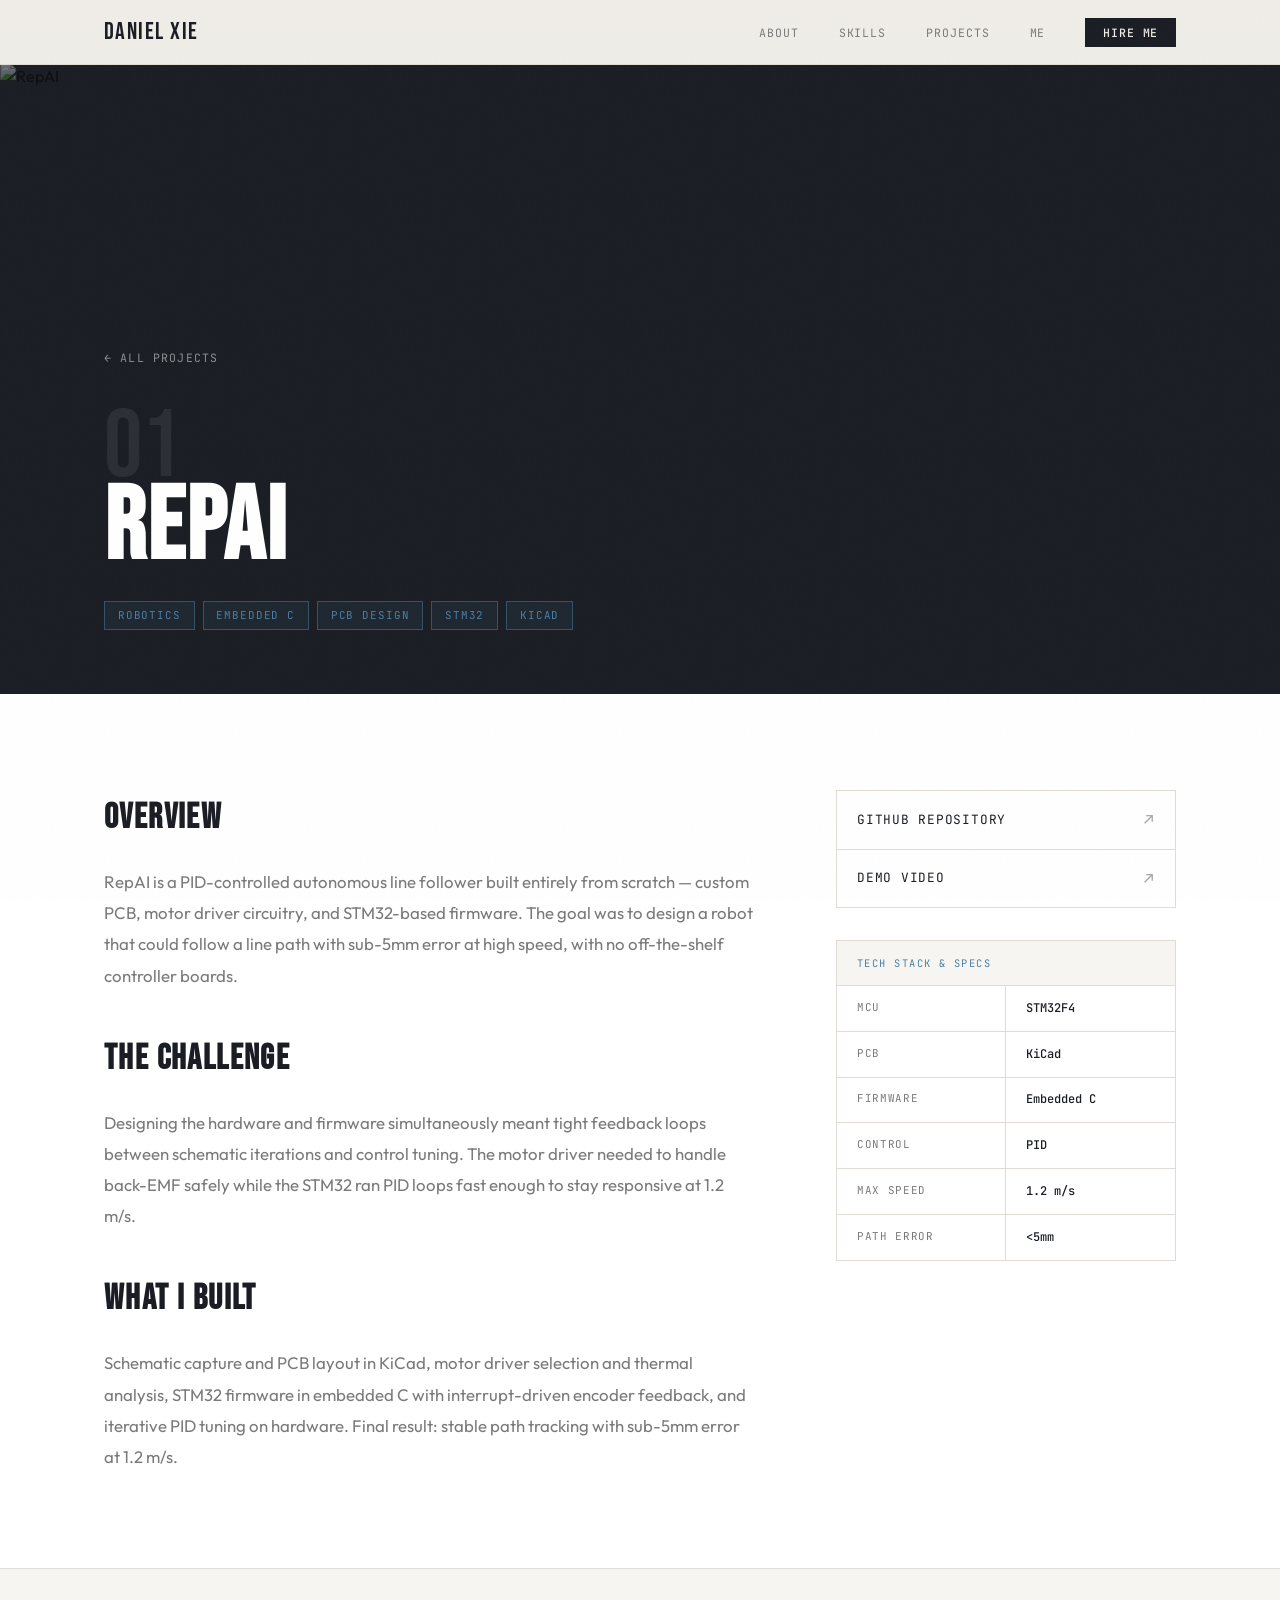
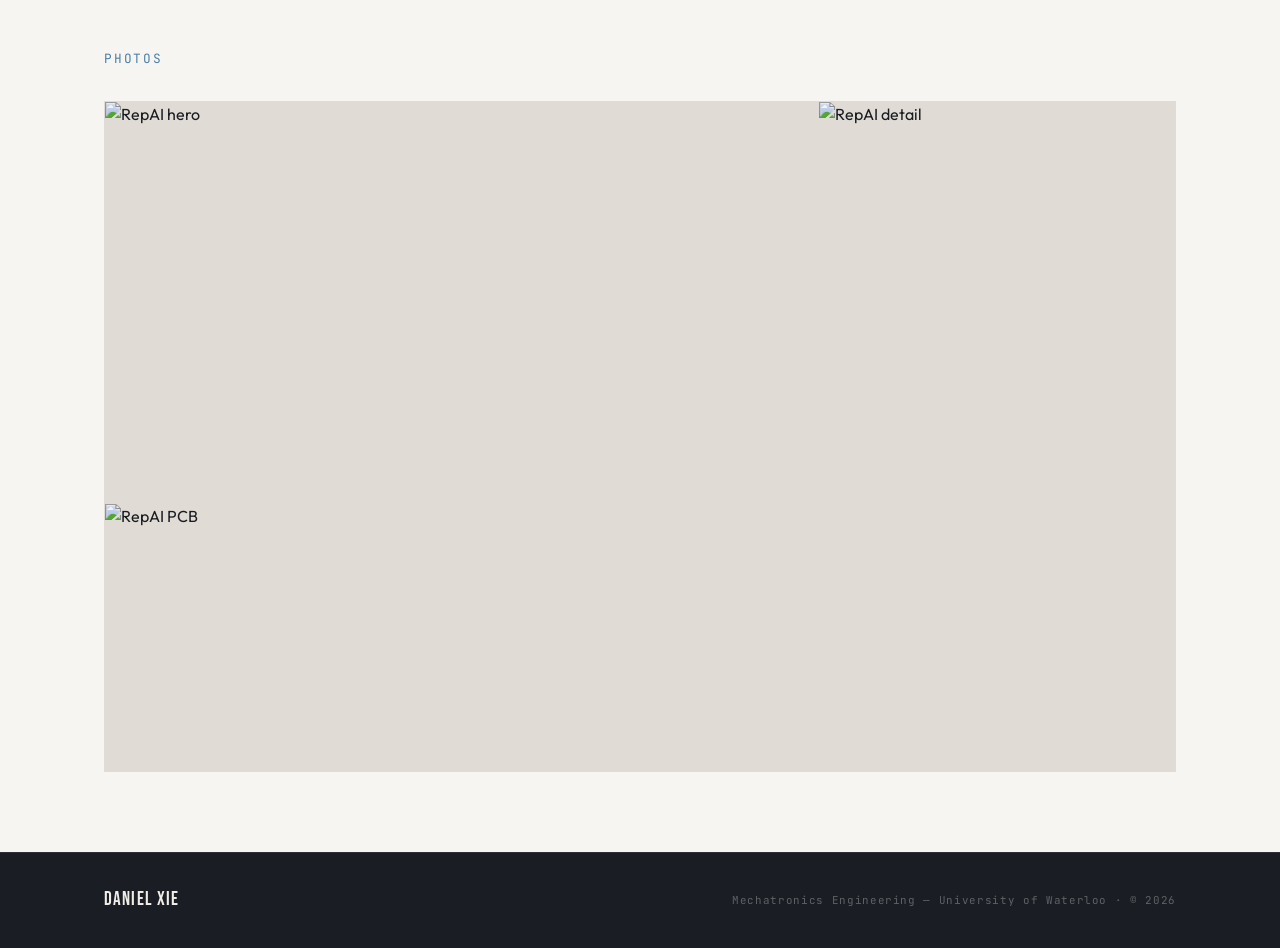
==== repai.html @ 404b66e3 "Changed website design and lighter colours" ====
<!DOCTYPE html>
<html lang="en">
<head>
  <meta charset="UTF-8"/>
  <meta name="viewport" content="width=device-width, initial-scale=1.0"/>
  <title>RepAI — Daniel Xie</title>
  <link rel="preconnect" href="https://fonts.googleapis.com"/>
  <link href="https://fonts.googleapis.com/css2?family=Bebas+Neue&family=Outfit:wght@300;400;500;600&family=JetBrains+Mono:wght@400;500&display=swap" rel="stylesheet"/>
  <link rel="stylesheet" href="style.css"/>
  <style>
    /* ── PROJECT PAGE SPECIFIC ── */
    .proj-page-hero {
      min-height: 70vh;
      position: relative;
      overflow: hidden;
      display: flex;
      align-items: flex-end;
      padding: 0;
      margin-top: 64px;
      background: var(--text);
    }
    .proj-page-hero img {
      position: absolute; inset: 0;
      width: 100%; height: 100%;
      object-fit: cover;
      filter: brightness(0.45);
      transition: transform 0.6s ease;
    }
    .proj-page-hero:hover img { transform: scale(1.02); }
    .proj-hero-content {
      position: relative; z-index: 2;
      width: 100%; max-width: 1200px;
      margin: 0 auto; padding: 4rem 5%;
    }
    .proj-back {
      display: inline-flex; align-items: center; gap: 0.5rem;
      font-family: var(--fmono); font-size: 0.72rem;
      color: rgba(255,255,255,0.5); letter-spacing: 0.1em;
      text-transform: uppercase; margin-bottom: 2rem;
      transition: color 0.2s;
    }
    .proj-back:hover { color: #fff; }
    .proj-page-num {
      font-family: var(--fd); font-size: 6rem;
      color: rgba(255,255,255,0.08); line-height: 1;
      display: block; margin-bottom: -1rem;
    }
    .proj-page-title {
      font-family: var(--fd);
      font-size: clamp(3.5rem, 8vw, 7rem);
      color: #fff; line-height: 0.95;
      letter-spacing: 0.02em;
      margin-bottom: 1.5rem;
    }
    .proj-page-pills {
      display: flex; flex-wrap: wrap; gap: 0.5rem;
    }
    .proj-page-pills span {
      font-family: var(--fmono); font-size: 0.68rem;
      padding: 0.3rem 0.8rem; letter-spacing: 0.08em;
      text-transform: uppercase; border: 1px solid rgba(74,127,165,0.5);
      color: var(--accent); background: rgba(74,127,165,0.1);
    }

    /* BODY */
    .proj-page-body {
      background: var(--white);
      padding: 6rem 0;
    }
    .proj-page-grid {
      display: grid;
      grid-template-columns: 1fr 340px;
      gap: 5rem;
      align-items: start;
    }

    /* WRITE-UP */
    .proj-writeup h2 {
      font-family: var(--fd);
      font-size: 2.2rem; letter-spacing: 0.04em;
      color: var(--text); margin-bottom: 1.25rem;
    }
    .proj-writeup p {
      color: var(--muted); font-size: 1.05rem;
      line-height: 1.85; margin-bottom: 1.25rem;
    }
    .proj-writeup p:last-child { margin-bottom: 0; }

    /* SIDEBAR */
    .proj-sidebar { display: flex; flex-direction: column; gap: 2rem; }

    /* LINKS */
    .proj-links-block { border: 1px solid var(--border); }
    .proj-links-block a {
      display: flex; align-items: center; justify-content: space-between;
      padding: 1rem 1.25rem;
      border-bottom: 1px solid var(--border);
      font-family: var(--fmono); font-size: 0.8rem;
      color: var(--text); letter-spacing: 0.06em;
      text-transform: uppercase;
      transition: background 0.2s, color 0.2s;
    }
    .proj-links-block a:last-child { border-bottom: none; }
    .proj-links-block a:hover { background: var(--text); color: var(--bg); }
    .proj-links-block a span { opacity: 0.4; font-size: 1rem; }

    /* SPECS TABLE */
    .proj-specs { border: 1px solid var(--border); }
    .proj-specs-title {
      font-family: var(--fmono); font-size: 0.65rem;
      color: var(--accent); letter-spacing: 0.14em;
      text-transform: uppercase; padding: 0.85rem 1.25rem;
      border-bottom: 1px solid var(--border);
      background: var(--cream);
    }
    .proj-spec-row {
      display: grid; grid-template-columns: 1fr 1fr;
      border-bottom: 1px solid var(--border);
    }
    .proj-spec-row:last-child { border-bottom: none; }
    .proj-spec-key {
      font-family: var(--fmono); font-size: 0.68rem;
      color: var(--muted); letter-spacing: 0.06em;
      padding: 0.8rem 1.25rem;
      border-right: 1px solid var(--border);
      text-transform: uppercase;
    }
    .proj-spec-val {
      font-family: var(--fmono); font-size: 0.75rem;
      color: var(--text); padding: 0.8rem 1.25rem;
      font-weight: 500;
    }

    /* GALLERY */
    .proj-gallery {
      background: var(--cream);
      padding: 5rem 0;
      border-top: 1px solid var(--border);
    }
    .proj-gallery .stag { margin-bottom: 2rem; }
    .gallery-grid {
      display: grid;
      grid-template-columns: repeat(3, 1fr);
      gap: 1px;
      background: var(--border);
      border: 1px solid var(--border);
    }
    .gallery-grid img {
      width: 100%; aspect-ratio: 4/3;
      object-fit: cover; display: block;
      filter: brightness(0.95);
      transition: filter 0.3s, transform 0.4s;
    }
    .gallery-item {
      overflow: hidden;
      position: relative;
    }
    .gallery-item:first-child {
      grid-column: span 2;
    }
    .gallery-item:first-child img { aspect-ratio: 16/9; }
    .gallery-item img:hover { filter: brightness(1.05); transform: scale(1.03); }

    @media (max-width: 900px) {
      .proj-page-grid { grid-template-columns: 1fr; gap: 3rem; }
      .gallery-grid { grid-template-columns: repeat(2, 1fr); }
      .gallery-item:first-child { grid-column: span 2; }
    }
    @media (max-width: 600px) {
      .gallery-grid { grid-template-columns: 1fr; }
      .gallery-item:first-child { grid-column: span 1; }
      .proj-page-num { font-size: 3.5rem; }
    }
  </style>
</head>
<body>

  <div class="noise"></div>

  <nav id="nav">
    <div class="nav-inner">
      <a href="index.html" class="nav-name">Daniel Xie</a>
      <ul class="nav-links">
        <li><a href="index.html#about">About</a></li>
        <li><a href="index.html#skills">Skills</a></li>
        <li><a href="index.html#projects">Projects</a></li>
        <li><a href="index.html#engineer">Me</a></li>
        <li><a href="index.html#contact" class="nav-hire">Hire Me</a></li>
      </ul>
      <button class="burger" id="burger"><span></span><span></span></button>
    </div>
  </nav>

  <!-- HERO -->
  <div class="proj-page-hero">
    <img src="repai-hero.jpg" alt="RepAI"/>
    <div class="proj-hero-content">
      <a href="index.html#projects" class="proj-back">← All Projects</a>
      <span class="proj-page-num">01</span>
      <h1 class="proj-page-title">RepAI</h1>
      <div class="proj-page-pills">
        <span>Robotics</span>
        <span>Embedded C</span>
        <span>PCB Design</span>
        <span>STM32</span>
        <span>KiCad</span>
      </div>
    </div>
  </div>

  <!-- BODY -->
  <div class="proj-page-body">
    <div class="container">
      <div class="proj-page-grid">

        <!-- WRITE-UP -->
        <div class="proj-writeup">
          <h2>Overview</h2>
          <p>
            RepAI is a PID-controlled autonomous line follower built entirely from scratch —
            custom PCB, motor driver circuitry, and STM32-based firmware. The goal was to
            design a robot that could follow a line path with sub-5mm error at high speed,
            with no off-the-shelf controller boards.
          </p>
          <h2 style="margin-top:2.5rem;">The Challenge</h2>
          <p>
            Designing the hardware and firmware simultaneously meant tight feedback loops
            between schematic iterations and control tuning. The motor driver needed to
            handle back-EMF safely while the STM32 ran PID loops fast enough to stay
            responsive at 1.2 m/s.
          </p>
          <h2 style="margin-top:2.5rem;">What I Built</h2>
          <p>
            Schematic capture and PCB layout in KiCad, motor driver selection and thermal
            analysis, STM32 firmware in embedded C with interrupt-driven encoder feedback,
            and iterative PID tuning on hardware. Final result: stable path tracking with
            sub-5mm error at 1.2 m/s.
          </p>
        </div>

        <!-- SIDEBAR -->
        <div class="proj-sidebar">

          <!-- LINKS -->
          <div class="proj-links-block">
            <a href="#" target="_blank">GitHub Repository <span>↗</span></a>
            <a href="#" target="_blank">Demo Video <span>↗</span></a>
          </div>

          <!-- SPECS -->
          <div class="proj-specs">
            <div class="proj-specs-title">Tech Stack & Specs</div>
            <div class="proj-spec-row">
              <div class="proj-spec-key">MCU</div>
              <div class="proj-spec-val">STM32F4</div>
            </div>
            <div class="proj-spec-row">
              <div class="proj-spec-key">PCB</div>
              <div class="proj-spec-val">KiCad</div>
            </div>
            <div class="proj-spec-row">
              <div class="proj-spec-key">Firmware</div>
              <div class="proj-spec-val">Embedded C</div>
            </div>
            <div class="proj-spec-row">
              <div class="proj-spec-key">Control</div>
              <div class="proj-spec-val">PID</div>
            </div>
            <div class="proj-spec-row">
              <div class="proj-spec-key">Max Speed</div>
              <div class="proj-spec-val">1.2 m/s</div>
            </div>
            <div class="proj-spec-row">
              <div class="proj-spec-key">Path Error</div>
              <div class="proj-spec-val">&lt;5mm</div>
            </div>
          </div>

        </div>
      </div>
    </div>
  </div>

  <!-- GALLERY -->
  <div class="proj-gallery">
    <div class="container">
      <div class="stag">Photos</div>
      <div class="gallery-grid">
        <div class="gallery-item">
          <img src="repai-hero.jpg" alt="RepAI hero"/>
        </div>
        <div class="gallery-item">
          <img src="repai-hero.jpg" alt="RepAI detail"/>
        </div>
        <div class="gallery-item">
          <img src="repai-hero.jpg" alt="RepAI PCB"/>
        </div>
      </div>
    </div>
  </div>

  <footer>
    <div class="container footer-row">
      <span class="footer-name">Daniel Xie</span>
      <span class="footer-copy">Mechatronics Engineering — University of Waterloo · © 2026</span>
    </div>
  </footer>

  <script>
    const burger = document.getElementById('burger');
    const mobileMenu = document.getElementById('mobile-menu');
    if (burger && mobileMenu) {
      burger.addEventListener('click', () => mobileMenu.classList.toggle('open'));
    }
  </script>

</body>
</html>
---- style.css ----
*, *::before, *::after { box-sizing: border-box; margin: 0; padding: 0; }

:root {
  --bg:      #f0ede8;
  --bg2:     #e8e4de;
  --cream:   #f7f5f1;
  --white:   #ffffff;
  --surface: #ffffff;
  --border:  #e0dcd5;
  --accent:  #4a7fa5;
  --accent2: #7a9e87;
  --accent3: #8a79b8;
  --text:    #1a1d23;
  --muted:   #7a7a7a;
  --fmono:   'JetBrains Mono', monospace;
  --fd:      'Bebas Neue', sans-serif;
  --fb:      'Outfit', sans-serif;
}

html { scroll-behavior: smooth; }
body { background: var(--bg); color: var(--text); font-family: var(--fb); line-height: 1.6; overflow-x: hidden; }
a { color: inherit; text-decoration: none; }
ul { list-style: none; }

.noise {
  position: fixed; inset: 0; z-index: 999; pointer-events: none; opacity: 0.025;
  background-image: url("data:image/svg+xml,%3Csvg viewBox='0 0 256 256' xmlns='http://www.w3.org/2000/svg'%3E%3Cfilter id='n'%3E%3CfeTurbulence type='fractalNoise' baseFrequency='0.9' numOctaves='4' stitchTiles='stitch'/%3E%3C/filter%3E%3Crect width='100%25' height='100%25' filter='url(%23n)'/%3E%3C/svg%3E");
  background-size: 128px;
}

/* NAV */
#nav {
  position: fixed; top: 0; left: 0; right: 0; z-index: 200;
  background: rgba(240,237,232,0.88); backdrop-filter: blur(20px);
  border-bottom: 1px solid var(--border);
}
.nav-inner { max-width: 1200px; margin: 0 auto; padding: 0 5%; height: 64px; display: flex; align-items: center; justify-content: space-between; }
.nav-name { font-family: var(--fd); font-size: 1.5rem; letter-spacing: 0.06em; color: var(--text); transition: color 0.2s; }
.nav-name:hover { color: var(--accent); }
.nav-links { display: flex; align-items: center; gap: 2.5rem; }
.nav-links a { font-family: var(--fmono); font-size: 0.72rem; letter-spacing: 0.08em; text-transform: uppercase; color: var(--muted); transition: color 0.2s; }
.nav-links a:hover { color: var(--text); }
.nav-hire { background: var(--text) !important; color: var(--bg) !important; padding: 0.45rem 1.1rem !important; font-weight: 500 !important; }
.nav-hire:hover { background: var(--accent) !important; color: #fff !important; }
.burger { display: none; flex-direction: column; gap: 6px; background: none; border: none; cursor: pointer; padding: 4px; }
.burger span { display: block; width: 22px; height: 1.5px; background: var(--text); }

.mobile-menu { display: none; flex-direction: column; position: fixed; top: 64px; left: 0; right: 0; z-index: 199; background: var(--bg); border-bottom: 1px solid var(--border); padding: 1.5rem 5%; gap: 1.25rem; }
.mobile-menu.open { display: flex; }
.mobile-menu a { font-family: var(--fmono); font-size: 0.9rem; color: var(--muted); text-transform: uppercase; letter-spacing: 0.06em; }

/* HERO */
#hero {
  min-height: 100vh; display: flex; flex-direction: column;
  justify-content: center; padding: 8rem 5% 0;
  position: relative; overflow: hidden;
  background: var(--bg);
}
/* animated dot grid */
#hero::before {
  content: '';
  position: absolute; inset: -20px;
  background-image: radial-gradient(circle, rgba(74,127,165,0.15) 1px, transparent 1px);
  background-size: 36px 36px;
  animation: gridDrift 18s ease-in-out infinite alternate;
  pointer-events: none;
}
@keyframes gridDrift {
  0%   { transform: translate(0,0); opacity: 0.4; }
  50%  { transform: translate(8px,12px); opacity: 0.8; }
  100% { transform: translate(-5px,5px); opacity: 0.5; }
}

.hero-glow { position: absolute; border-radius: 50%; pointer-events: none; filter: blur(100px); }
.g1 { width: 600px; height: 600px; top: -100px; right: -50px; background: rgba(74,127,165,0.1); animation: glow1 8s ease-in-out infinite; }
.g2 { width: 500px; height: 500px; bottom: 100px; left: -100px; background: rgba(122,158,135,0.08); animation: glow2 11s ease-in-out infinite; }
@keyframes glow1 { 0%,100% { transform: translate(0,0); opacity:0.7; } 50% { transform: translate(-40px,30px); opacity:1; } }
@keyframes glow2 { 0%,100% { transform: translate(0,0); opacity:0.5; } 50% { transform: translate(30px,-20px); opacity:0.8; } }

.hero-content { position: relative; z-index: 2; max-width: 1200px; margin: 0 auto; width: 100%; }
.hero-eyebrow { display: flex; align-items: center; gap: 0.75rem; font-family: var(--fmono); font-size: 0.75rem; color: var(--accent); letter-spacing: 0.12em; text-transform: uppercase; margin-bottom: 1.25rem; opacity: 0; animation: up 0.7s 0.1s ease forwards; }
.pulse-dot { display: inline-block; width: 8px; height: 8px; border-radius: 50%; background: var(--accent); animation: pulse 2s infinite; }
@keyframes pulse {
  0%   { box-shadow: 0 0 0 0 rgba(74,127,165,0.5); }
  70%  { box-shadow: 0 0 0 10px rgba(74,127,165,0); }
  100% { box-shadow: 0 0 0 0 rgba(74,127,165,0); }
}
.hero-name { font-family: var(--fd); font-size: clamp(5rem, 14vw, 13rem); line-height: 0.92; letter-spacing: 0.02em; display: flex; flex-direction: column; margin-bottom: 1.5rem; color: var(--text); }
.hero-name span:first-child { opacity: 0; animation: up 0.7s 0.2s ease forwards; }
.name-outline { -webkit-text-stroke: 2px var(--text); color: transparent; opacity: 0; animation: up 0.7s 0.35s ease forwards; }
.hero-desc { font-size: 1.25rem; color: var(--muted); line-height: 1.75; max-width: 480px; margin-bottom: 2.5rem; opacity: 0; animation: up 0.7s 0.5s ease forwards; }
.hero-desc em { color: var(--text); font-style: normal; font-weight: 500; }
.hero-ctas { display: flex; gap: 1rem; flex-wrap: wrap; opacity: 0; animation: up 0.7s 0.65s ease forwards; }

/* TICKER */
.ticker-wrap { margin-top: 5rem; border-top: 1px solid var(--border); border-bottom: 1px solid var(--border); overflow: hidden; padding: 0.85rem 0; position: relative; z-index: 2; background: var(--bg2); }
.ticker-track { display: flex; gap: 1.5rem; white-space: nowrap; animation: ticker 28s linear infinite; }
.ticker-track span { font-family: var(--fmono); font-size: 0.72rem; color: var(--muted); letter-spacing: 0.1em; text-transform: uppercase; }
.ticker-track .sep { color: var(--accent); }
@keyframes ticker { from { transform: translateX(0); } to { transform: translateX(-50%); } }

/* BUTTONS */
.btn-main { display: inline-block; background: var(--text); color: var(--bg); font-family: var(--fb); font-weight: 600; font-size: 1.2rem; padding: 0.8rem 2rem; transition: background 0.2s, transform 0.2s; }
.btn-main:hover { background: var(--accent); transform: translateY(-2px); }
.btn-outline { display: inline-block; border: 1px solid var(--border); color: var(--text); font-family: var(--fb); font-weight: 500; font-size: 1.2rem; padding: 0.8rem 2rem; transition: border-color 0.2s, transform 0.2s; }
.btn-outline:hover { border-color: var(--text); transform: translateY(-2px); }

/* LAYOUT */
.container { max-width: 1200px; margin: 0 auto; padding: 0 5%; }
.stag { font-family: var(--fmono); font-size: 0.8rem; color: var(--accent); letter-spacing: 0.14em; text-transform: uppercase; margin-bottom: 1rem; }
.sh { font-family: var(--fd); font-size: clamp(2.5rem, 5vw, 4rem); letter-spacing: 0.04em; line-height: 1.05; margin-bottom: 2rem; color: var(--text); }
.hl { color: var(--accent); }

/* ABOUT */
#about {
  padding: 7rem 0;
  border-top: 1px solid var(--border);
  position: relative; overflow: hidden;
  background: var(--white);
}
#about::after {
  content: '';
  position: absolute; bottom: -80px; right: -80px;
  width: 400px; height: 400px; border-radius: 50%;
  background: radial-gradient(circle, rgba(122,158,135,0.08) 0%, transparent 70%);
  pointer-events: none;
  animation: orbFloat 14s ease-in-out infinite reverse;
}
@keyframes orbFloat { 0%,100% { transform: translate(0,0) scale(1); } 33% { transform: translate(-20px,15px) scale(1.03); } 66% { transform: translate(15px,-10px) scale(0.98); } }

.about-grid { display: grid; grid-template-columns: 280px 1fr; gap: 5rem; align-items: start; position: relative; z-index: 1; }
.photo-frame { width: 100%; height: 380px; background: var(--bg); border: 1px solid var(--border); position: relative; display: flex; align-items: center; justify-content: center; overflow: hidden; }
.photo-frame::before { content: ''; position: absolute; inset: 0; background: linear-gradient(135deg, rgba(74,127,165,0.05) 0%, transparent 60%); }
.photo-frame::after { content: ''; position: absolute; top: 0; left: 0; width: 40px; height: 40px; border-top: 2px solid var(--accent); border-left: 2px solid var(--accent); }
.about-stats { display: flex; margin-top: 1.5rem; border: 1px solid var(--border); }
.ast { flex: 1; display: flex; flex-direction: column; align-items: center; padding: 1rem 0.5rem; border-right: 1px solid var(--border); }
.ast:last-child { border-right: none; }
.astn { font-family: var(--fd); font-size: 1.75rem; color: var(--accent); line-height: 1; }
.astl { font-family: var(--fmono); font-size: 0.6rem; color: var(--muted); text-transform: uppercase; letter-spacing: 0.1em; margin-top: 0.3rem; }
.about-right p { color: var(--muted); line-height: 1.8; margin-bottom: 1rem; font-size: 1.15rem; }

/* SKILLS */
#skills {
  padding: 7rem 0;
  border-top: 1px solid var(--border);
  position: relative; overflow: hidden;
  background: var(--cream);
}
#skills::before {
  content: '';
  position: absolute; top: -200px; left: -200px;
  width: 600px; height: 600px; border-radius: 50%;
  background: radial-gradient(circle, rgba(138,121,184,0.06) 0%, transparent 65%);
  animation: orbFloat 16s ease-in-out infinite;
  pointer-events: none;
}
#skills::after {
  content: '';
  position: absolute; bottom: -150px; right: -100px;
  width: 500px; height: 500px; border-radius: 50%;
  background: radial-gradient(circle, rgba(74,127,165,0.05) 0%, transparent 65%);
  animation: orbFloat 10s ease-in-out infinite reverse;
  pointer-events: none;
}

.skills-grid { display: grid; grid-template-columns: repeat(2,1fr); gap: 1px; background: var(--border); border: 1px solid var(--border); position: relative; z-index: 1; }
.sk-card { background: var(--white); padding: 2.5rem; transition: background 0.3s; position: relative; overflow: hidden; }
.sk-card::before { content: ''; position: absolute; top: 0; left: 0; right: 0; height: 2px; opacity: 0; transition: opacity 0.3s; }
.sk-card:nth-child(1)::before { background: var(--accent); }
.sk-card:nth-child(2)::before { background: var(--accent2); }
.sk-card:nth-child(3)::before { background: var(--accent3); }
.sk-card:nth-child(4)::before { background: #c07a2a; }
.sk-card:hover { background: var(--cream); }
.sk-card:hover::before { opacity: 1; }
.sk-ico { font-size: 1.75rem; margin-bottom: 1rem; }
.sk-card h3 { font-family: var(--fd); font-size: 1.4rem; letter-spacing: 0.05em; margin-bottom: 1.25rem; color: var(--text); }
.sk-pills { display: flex; flex-wrap: wrap; gap: 0.4rem; }
.sk-pills span { font-family: var(--fmono); font-size: 0.68rem; color: var(--muted); border: 1px solid var(--border); padding: 0.25rem 0.65rem; letter-spacing: 0.06em; transition: color 0.2s, border-color 0.2s; background: var(--bg); }
.sk-card:hover .sk-pills span { color: var(--text); border-color: rgba(0,0,0,0.15); }

/* PROJECTS */
#projects {
  padding: 7rem 0;
  border-top: 1px solid var(--border);
  position: relative; overflow: hidden;
  background:
    radial-gradient(ellipse at 80% 20%, rgba(74,127,165,0.06) 0%, transparent 50%),
    radial-gradient(ellipse at 10% 80%, rgba(122,158,135,0.05) 0%, transparent 50%),
    var(--white);
}

.proj-list { display: flex; flex-direction: column; gap: 1.5rem; position: relative; z-index: 1; }
.proj-item { display: grid; grid-template-columns: 1fr 320px; border: 1px solid var(--border); background: var(--white); border-radius: 4px; overflow: hidden; transition: border-color 0.3s, transform 0.2s, box-shadow 0.2s; border-left: 3px solid var(--accent); }
.proj-item:nth-child(2) { border-left-color: var(--accent2); }
.proj-item:nth-child(3) { border-left-color: var(--accent3); }
.proj-item:nth-child(4) { border-left-color: #c07a2a; }
.proj-item:hover { transform: translateY(-2px); }
.proj-item:nth-child(1):hover { border-color: var(--accent);  box-shadow: 0 8px 32px rgba(74,127,165,0.12); }
.proj-item:nth-child(2):hover { border-color: var(--accent2); box-shadow: 0 8px 32px rgba(122,158,135,0.12); }
.proj-item:nth-child(3):hover { border-color: var(--accent3); box-shadow: 0 8px 32px rgba(138,121,184,0.12); }
.proj-item:nth-child(4):hover { border-color: #c07a2a;        box-shadow: 0 8px 32px rgba(192,122,42,0.12); }
.proj-item:nth-child(even) { grid-template-columns: 320px 1fr; }
.proj-item:nth-child(even) .proj-img { order: -1; border-left: none; border-right: 1px solid var(--border); }
.proj-body { padding: 2rem 2.25rem; display: flex; flex-direction: column; justify-content: center; }
.proj-top { display: flex; align-items: center; justify-content: space-between; margin-bottom: 0.75rem; }
.proj-num { font-family: var(--fd); font-size: 2.5rem; color: var(--border); line-height: 1; transition: color 0.3s; }
.proj-item:nth-child(1):hover .proj-num { color: var(--accent); }
.proj-item:nth-child(2):hover .proj-num { color: var(--accent2); }
.proj-item:nth-child(3):hover .proj-num { color: var(--accent3); }
.proj-item:nth-child(4):hover .proj-num { color: #c07a2a; }
.proj-pills { display: flex; flex-wrap: wrap; gap: 0.4rem; }
.proj-pills span { font-family: var(--fmono); font-size: 0.65rem; padding: 0.2rem 0.55rem; letter-spacing: 0.06em; text-transform: uppercase; border: 1px solid; }
.proj-item:nth-child(1) .proj-pills span { color: var(--accent);  border-color: rgba(74,127,165,0.3);  background: rgba(74,127,165,0.05); }
.proj-item:nth-child(2) .proj-pills span { color: var(--accent2); border-color: rgba(122,158,135,0.3); background: rgba(122,158,135,0.05); }
.proj-item:nth-child(3) .proj-pills span { color: var(--accent3); border-color: rgba(138,121,184,0.3); background: rgba(138,121,184,0.05); }
.proj-item:nth-child(4) .proj-pills span { color: #c07a2a;        border-color: rgba(192,122,42,0.3);  background: rgba(192,122,42,0.05); }
.proj-body h3 { font-family: var(--fd); font-size: 1.8rem; letter-spacing: 0.04em; margin-bottom: 0.6rem; line-height: 1.1; color: var(--text); }
.proj-body p { color: var(--muted); font-size: 0.95rem; line-height: 1.7; margin-bottom: 1.25rem; flex: 1; }
.proj-links { display: flex; gap: 1.25rem; margin-top: auto; }
.proj-links a { font-family: var(--fmono); font-size: 0.75rem; color: var(--muted); letter-spacing: 0.06em; border-bottom: 1px solid var(--border); padding-bottom: 2px; transition: color 0.2s, border-color 0.2s; }
.proj-item:nth-child(1) .proj-links a:hover { color: var(--accent);  border-color: var(--accent); }
.proj-item:nth-child(2) .proj-links a:hover { color: var(--accent2); border-color: var(--accent2); }
.proj-item:nth-child(3) .proj-links a:hover { color: var(--accent3); border-color: var(--accent3); }
.proj-item:nth-child(4) .proj-links a:hover { color: #c07a2a;        border-color: #c07a2a; }
.proj-img { position: relative; overflow: hidden; background: var(--bg); border-left: 1px solid var(--border); min-height: 260px; display: flex; align-items: center; justify-content: center; }
.proj-img img { width: 100%; height: 100%; object-fit: cover; display: block; position: absolute; inset: 0; transition: transform 0.4s ease; }
.proj-item:hover .proj-img img { transform: scale(1.04); }

@media (max-width: 700px) {
  .proj-item, .proj-item:nth-child(even) { grid-template-columns: 1fr; }
  .proj-img { min-height: 200px; order: 0 !important; border-left: none !important; border-right: none !important; border-bottom: 1px solid var(--border); }
}

/* ENGINEER */
/* ENGINEER */
#engineer {
  padding: 7rem 0 0;
  border-top: 1px solid var(--border);
  background: var(--cream);
  position: relative; overflow: hidden;
}
#engineer::before {
  content: '';
  position: absolute; inset: 0;
  background: radial-gradient(ellipse at 50% 0%, rgba(138,121,184,0.05) 0%, transparent 55%);
  pointer-events: none;
  animation: orbFloat 18s ease-in-out infinite;
}

.engineer-header {
  display: flex;
  align-items: center;
  justify-content: space-between;
  margin-bottom: 2.5rem;
}
.engineer-header .sh { margin-bottom: 0; }

.hobby-arrows {
  display: flex; gap: 0.5rem;
}
.hobby-arrows button {
  width: 44px; height: 44px;
  background: var(--white); border: 1px solid var(--border);
  color: var(--text); font-size: 1rem; cursor: pointer;
  display: flex; align-items: center; justify-content: center;
  transition: background 0.2s, transform 0.15s;
  font-family: var(--fmono);
}
.hobby-arrows button:hover {
  background: var(--text); color: var(--bg);
  transform: scale(1.06);
}

/* the track starts at the container left edge, not screen edge */
.hobby-track {
  display: flex;
  overflow-x: auto;
  scroll-snap-type: x mandatory;
  -webkit-overflow-scrolling: touch;
  cursor: grab;
  scrollbar-width: none;
  /* indent by same amount as .container padding */
  padding-left: 5%;
}
.hobby-track::-webkit-scrollbar { display: none; }
.hobby-track.dragging { cursor: grabbing; }

.hobby-card {
  flex: 0 0 32vw;
  min-width: 300px;
  max-width: 480px;
  height: 65vh;
  min-height: 460px;
  position: relative;
  overflow: hidden;
  scroll-snap-align: start;
  /* gap between cards via margin */
  margin-right: 1px;
}

.hobby-card img {
  width: 100%; height: 100%;
  object-fit: cover; display: block;
  position: absolute; inset: 0;
  transition: transform 0.6s cubic-bezier(0.25, 0.46, 0.45, 0.94);
  filter: brightness(0.75);
}
.hobby-card:hover img {
  transform: scale(1.05);
  filter: brightness(0.55);
}

.hobby-card-overlay {
  position: absolute; inset: 0;
  background: linear-gradient(to top, rgba(0,0,0,0.75) 0%, transparent 55%);
  display: flex;
  flex-direction: column;
  justify-content: space-between;
  padding: 1.75rem 2rem;
  z-index: 2;
}

.hobby-card-num {
  font-family: var(--fd);
  font-size: 3.5rem;
  color: rgba(255,255,255,0.15);
  line-height: 1;
  display: block;
  transition: color 0.3s;
}
.hobby-card:hover .hobby-card-num {
  color: var(--accent);
}

.hobby-card-title {
  font-family: var(--fd);
  font-size: 2rem;
  letter-spacing: 0.06em;
  color: #fff;
  line-height: 1;
  text-transform: uppercase;
  transform: translateY(4px);
  transition: transform 0.35s;
}
.hobby-card:hover .hobby-card-title {
  transform: translateY(0);
}

@media (max-width: 680px) {
  .hobby-card { flex: 0 0 78vw; min-width: 240px; height: 52vh; min-height: 360px; }
  .engineer-header { flex-direction: column; align-items: flex-start; gap: 1rem; }
  .hobby-track { padding-left: 5%; }
}

/* RESUME */
#resume {
  padding: 7rem 0;
  border-top: 1px solid var(--border);
  position: relative; overflow: hidden;
  background: var(--white);
}
#resume::before {
  content: '';
  position: absolute; top: 0; left: 0; right: 0; height: 2px;
  background: linear-gradient(90deg, var(--accent), var(--accent3), var(--accent2));
  opacity: 0.6;
}

.resume-band { display: flex; align-items: center; justify-content: space-between; gap: 2rem; flex-wrap: wrap; background: var(--cream); border: 1px solid var(--border); padding: 3.5rem; position: relative; overflow: hidden; }
.resume-band::before { content: ''; position: absolute; left: 0; top: 0; bottom: 0; width: 3px; background: var(--accent); }

/* CONTACT */
#contact {
  padding: 7rem 0;
  border-top: 1px solid var(--border);
  position: relative; overflow: hidden;
  background: var(--text);
}
#contact::after {
  content: '';
  position: absolute; top: -200px; left: 50%; transform: translateX(-50%);
  width: 900px; height: 500px;
  background: radial-gradient(ellipse, rgba(74,127,165,0.15) 0%, rgba(138,121,184,0.08) 40%, transparent 70%);
  animation: orbFloat 15s ease-in-out infinite;
  pointer-events: none;
}

.contact-grid { display: grid; grid-template-columns: 1fr 1.2fr; gap: 5rem; align-items: start; position: relative; z-index: 1; }
.contact-grid .sh { color: var(--bg); }
.contact-links { display: flex; flex-direction: column; }
.cl { display: flex; flex-direction: column; padding: 1.5rem 0; border-bottom: 1px solid rgba(255,255,255,0.1); transition: padding-left 0.25s; }
.cl:first-child { border-top: 1px solid rgba(255,255,255,0.1); }
.cl:hover { padding-left: 0.75rem; }
.cl-l { font-family: var(--fmono); font-size: 0.65rem; color: rgba(255,255,255,0.35); text-transform: uppercase; letter-spacing: 0.12em; margin-bottom: 0.3rem; }
.cl-v { font-size: 1rem; font-weight: 500; color: rgba(255,255,255,0.8); transition: color 0.2s; }
.cl:hover .cl-v { color: var(--accent); }
.cform { display: flex; flex-direction: column; gap: 1rem; }
.form-row { display: grid; grid-template-columns: 1fr 1fr; gap: 1rem; }
.cform input, .cform textarea { background: rgba(255,255,255,0.07); border: 1px solid rgba(255,255,255,0.12); color: #fff; font-family: var(--fb); font-size: 0.9rem; padding: 0.9rem 1rem; outline: none; transition: border-color 0.2s; resize: vertical; width: 100%; }
.cform input:focus, .cform textarea:focus { border-color: var(--accent); }
.cform input::placeholder, .cform textarea::placeholder { color: rgba(255,255,255,0.3); }
.fnote { font-family: var(--fmono); font-size: 0.75rem; color: var(--accent2); }
.cform .btn-main { background: var(--accent); color: #fff; }
.cform .btn-main:hover { background: var(--accent2); }

/* FOOTER */
footer { border-top: 1px solid rgba(255,255,255,0.08); padding: 2rem 0; background: var(--text); }
.footer-row { display: flex; align-items: center; justify-content: space-between; }
.footer-name { font-family: var(--fd); font-size: 1.2rem; letter-spacing: 0.06em; color: var(--bg); }
.footer-copy { font-family: var(--fmono); font-size: 0.68rem; color: rgba(255,255,255,0.3); letter-spacing: 0.06em; }

@keyframes up { from { opacity: 0; transform: translateY(24px); } to { opacity: 1; transform: none; } }
.reveal { opacity: 0; transform: translateY(28px); transition: opacity 0.65s ease, transform 0.65s ease; }
.reveal.visible { opacity: 1; transform: none; }

@media (max-width: 900px) {
  .about-grid { grid-template-columns: 1fr; gap: 3rem; }
  .about-left { max-width: 260px; }
  .skills-grid { grid-template-columns: 1fr; }
  .contact-grid { grid-template-columns: 1fr; gap: 3rem; }
  .form-row { grid-template-columns: 1fr; }
}
@media (max-width: 680px) {
  .nav-links { display: none; }
  .burger { display: flex; }
  .hero-name { font-size: clamp(4rem, 18vw, 7rem); }
  .sh { font-size: 2.25rem; }
  .resume-band { flex-direction: column; align-items: flex-start; }
  .hobby-list { grid-template-columns: 1fr; }
  .hobby-item { grid-column: auto !important; grid-row: auto !important; }
  .hobby-img { min-height: 260px !important; }
}
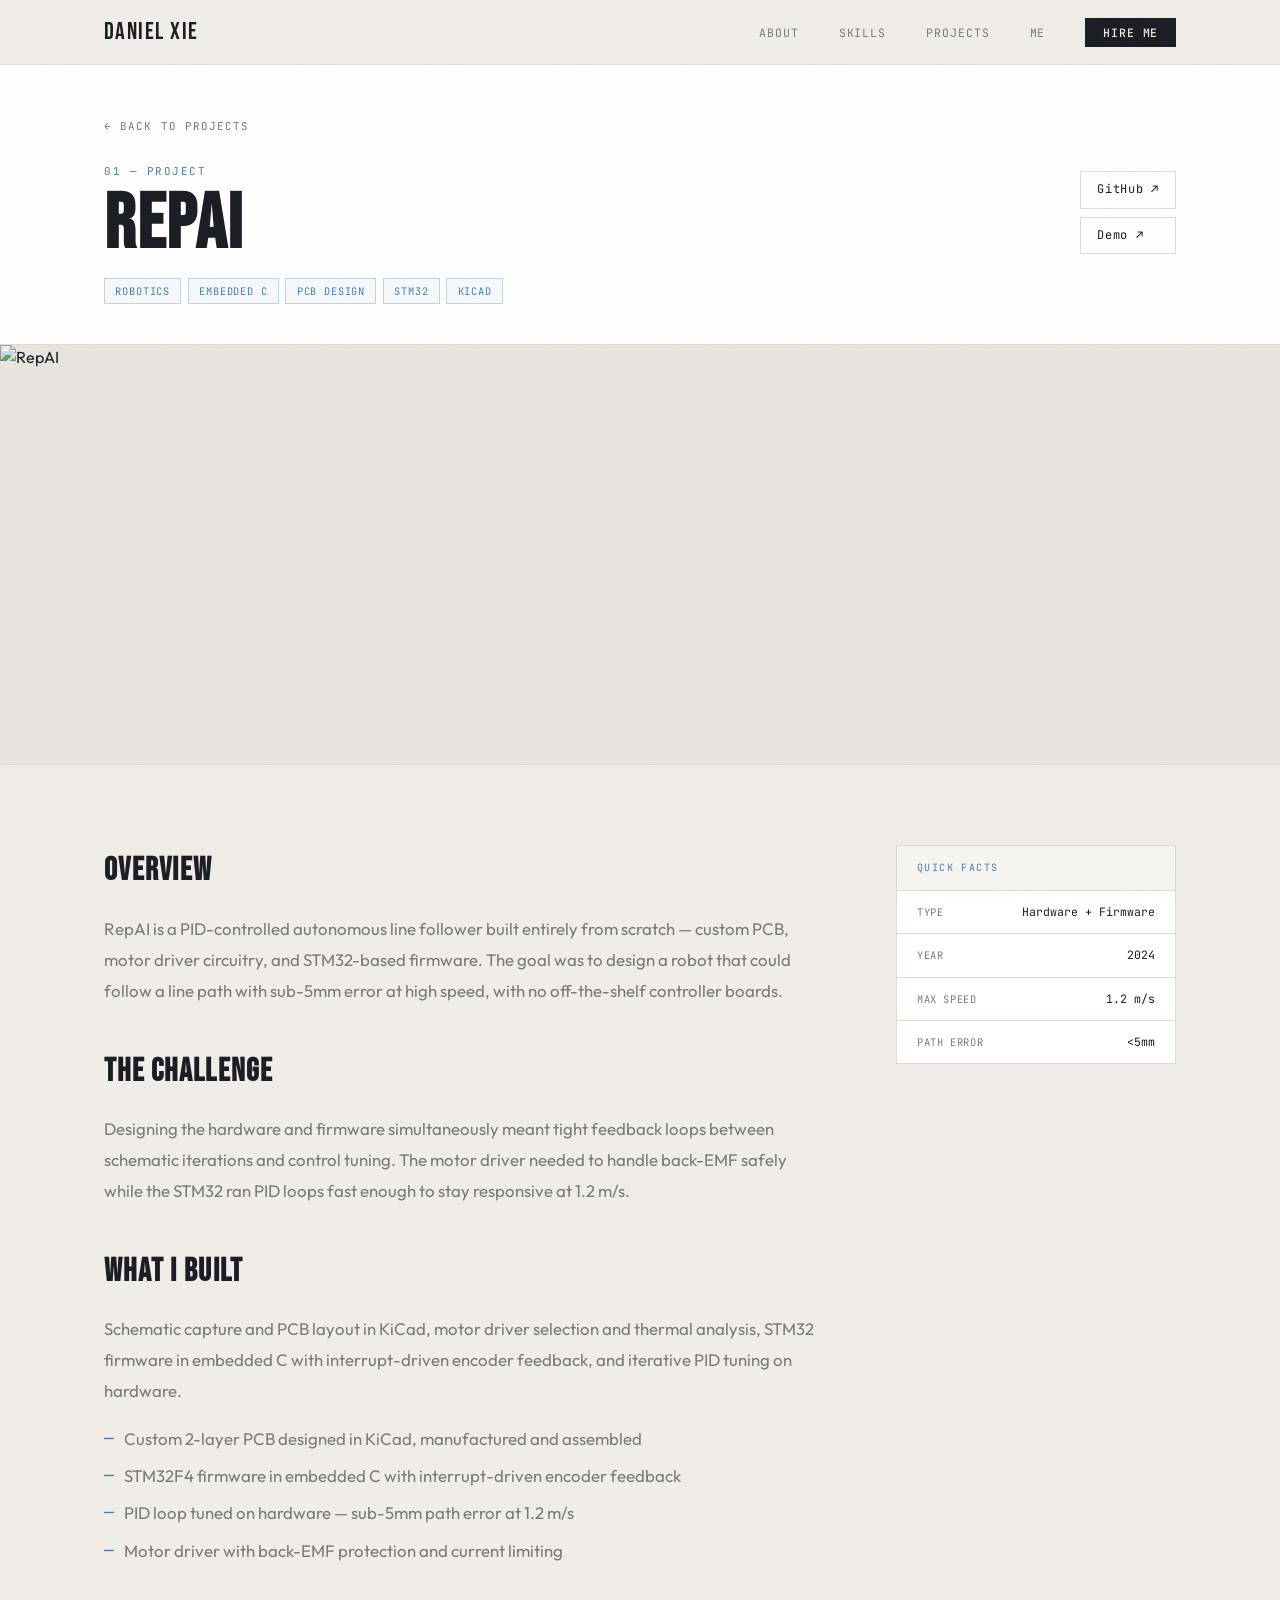
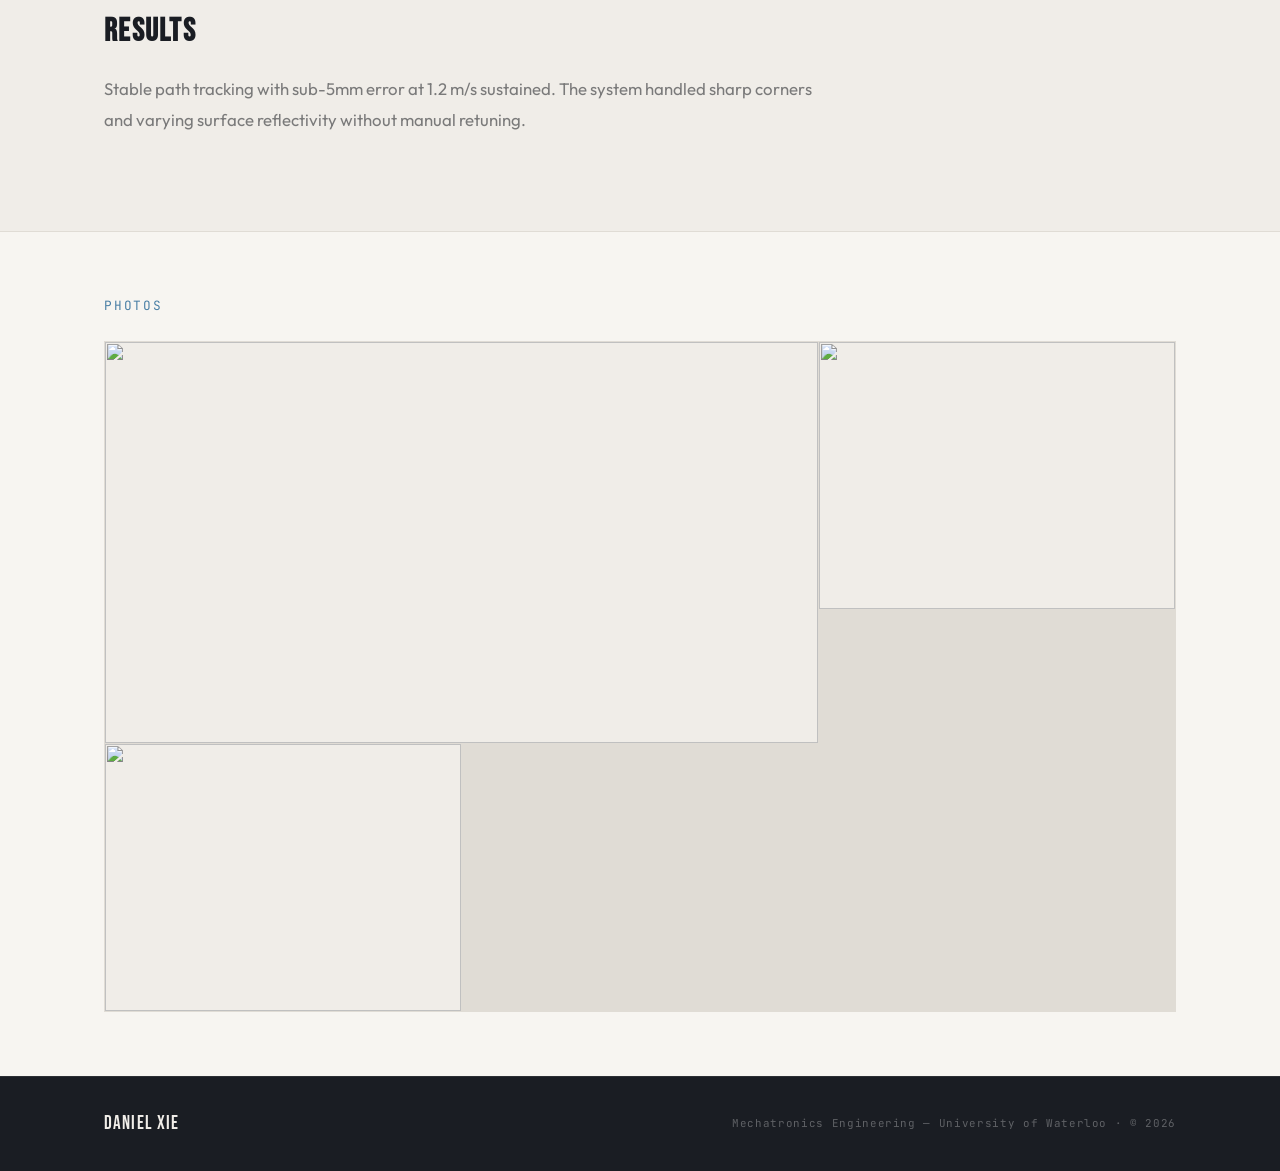
==== commit 5d9e1d7c: "Updated Project Pages" ====
--- a/repai.html
+++ b/repai.html
@@ -8,68 +8,86 @@
   <link href="https://fonts.googleapis.com/css2?family=Bebas+Neue&family=Outfit:wght@300;400;500;600&family=JetBrains+Mono:wght@400;500&display=swap" rel="stylesheet"/>
   <link rel="stylesheet" href="style.css"/>
   <style>
-    /* ── PROJECT PAGE SPECIFIC ── */
-    .proj-page-hero {
-      min-height: 70vh;
-      position: relative;
-      overflow: hidden;
-      display: flex;
-      align-items: flex-end;
-      padding: 0;
-      margin-top: 64px;
-      background: var(--text);
-    }
-    .proj-page-hero img {
-      position: absolute; inset: 0;
-      width: 100%; height: 100%;
-      object-fit: cover;
-      filter: brightness(0.45);
-      transition: transform 0.6s ease;
-    }
-    .proj-page-hero:hover img { transform: scale(1.02); }
-    .proj-hero-content {
-      position: relative; z-index: 2;
-      width: 100%; max-width: 1200px;
-      margin: 0 auto; padding: 4rem 5%;
+    .proj-page { background: var(--bg); min-height: 100vh; padding-top: 64px; }
+
+    /* HEADER */
+    .proj-header {
+      background: var(--white);
+      border-bottom: 1px solid var(--border);
+      padding: 3rem 0 2.5rem;
+    }
+    .proj-header-inner {
+      max-width: 1200px; margin: 0 auto; padding: 0 5%;
     }
     .proj-back {
-      display: inline-flex; align-items: center; gap: 0.5rem;
-      font-family: var(--fmono); font-size: 0.72rem;
-      color: rgba(255,255,255,0.5); letter-spacing: 0.1em;
-      text-transform: uppercase; margin-bottom: 2rem;
+      display: inline-flex; align-items: center; gap: 0.4rem;
+      font-family: var(--fmono); font-size: 0.68rem;
+      color: var(--muted); letter-spacing: 0.1em;
+      text-transform: uppercase; margin-bottom: 1.75rem;
       transition: color 0.2s;
     }
-    .proj-back:hover { color: #fff; }
+    .proj-back:hover { color: var(--accent); }
+    .proj-header-top {
+      display: flex; align-items: flex-start;
+      justify-content: space-between; gap: 2rem; flex-wrap: wrap;
+    }
+    .proj-header-left { flex: 1; }
     .proj-page-num {
-      font-family: var(--fd); font-size: 6rem;
-      color: rgba(255,255,255,0.08); line-height: 1;
-      display: block; margin-bottom: -1rem;
+      font-family: var(--fmono); font-size: 0.68rem;
+      color: var(--accent); letter-spacing: 0.14em;
+      text-transform: uppercase; margin-bottom: 0.5rem;
+      display: block;
     }
     .proj-page-title {
       font-family: var(--fd);
-      font-size: clamp(3.5rem, 8vw, 7rem);
-      color: #fff; line-height: 0.95;
-      letter-spacing: 0.02em;
-      margin-bottom: 1.5rem;
+      font-size: clamp(3rem, 6vw, 5.5rem);
+      color: var(--text); line-height: 0.95;
+      letter-spacing: 0.02em; margin-bottom: 1rem;
     }
     .proj-page-pills {
-      display: flex; flex-wrap: wrap; gap: 0.5rem;
+      display: flex; flex-wrap: wrap; gap: 0.4rem;
     }
     .proj-page-pills span {
-      font-family: var(--fmono); font-size: 0.68rem;
-      padding: 0.3rem 0.8rem; letter-spacing: 0.08em;
-      text-transform: uppercase; border: 1px solid rgba(74,127,165,0.5);
-      color: var(--accent); background: rgba(74,127,165,0.1);
+      font-family: var(--fmono); font-size: 0.65rem;
+      padding: 0.25rem 0.65rem; letter-spacing: 0.08em;
+      text-transform: uppercase; border: 1px solid;
+      color: var(--accent); border-color: rgba(74,127,165,0.3);
+      background: rgba(74,127,165,0.05);
+    }
+    .proj-header-links {
+      display: flex; flex-direction: column; gap: 0.5rem;
+      padding-top: 0.5rem;
+    }
+    .proj-header-links a {
+      display: inline-flex; align-items: center; gap: 0.5rem;
+      font-family: var(--fmono); font-size: 0.75rem;
+      color: var(--text); letter-spacing: 0.06em;
+      border: 1px solid var(--border); padding: 0.5rem 1rem;
+      transition: background 0.2s, color 0.2s;
+      white-space: nowrap;
+    }
+    .proj-header-links a:hover {
+      background: var(--text); color: var(--bg);
+    }
+
+    /* HERO IMAGE */
+    .proj-hero-img {
+      width: 100%; height: 420px;
+      overflow: hidden; background: var(--bg2);
+      border-bottom: 1px solid var(--border);
+    }
+    .proj-hero-img img {
+      width: 100%; height: 100%;
+      object-fit: cover; display: block;
+      filter: saturate(0.92);
     }
 
     /* BODY */
-    .proj-page-body {
-      background: var(--white);
-      padding: 6rem 0;
-    }
-    .proj-page-grid {
+    .proj-body-wrap {
+      max-width: 1200px; margin: 0 auto;
+      padding: 5rem 5%;
       display: grid;
-      grid-template-columns: 1fr 340px;
+      grid-template-columns: 1fr 280px;
       gap: 5rem;
       align-items: start;
     }
@@ -77,99 +95,107 @@
     /* WRITE-UP */
     .proj-writeup h2 {
       font-family: var(--fd);
-      font-size: 2.2rem; letter-spacing: 0.04em;
-      color: var(--text); margin-bottom: 1.25rem;
-    }
+      font-size: 2rem; letter-spacing: 0.04em;
+      color: var(--text); margin-bottom: 1rem;
+      margin-top: 2.5rem;
+    }
+    .proj-writeup h2:first-child { margin-top: 0; }
     .proj-writeup p {
       color: var(--muted); font-size: 1.05rem;
-      line-height: 1.85; margin-bottom: 1.25rem;
-    }
-    .proj-writeup p:last-child { margin-bottom: 0; }
+      line-height: 1.85; margin-bottom: 1rem;
+    }
+    .proj-writeup ul {
+      list-style: none; margin-bottom: 1rem;
+    }
+    .proj-writeup ul li {
+      color: var(--muted); font-size: 1.05rem;
+      line-height: 1.85; padding-left: 1.25rem;
+      position: relative; margin-bottom: 0.4rem;
+    }
+    .proj-writeup ul li::before {
+      content: '—';
+      position: absolute; left: 0;
+      color: var(--accent); font-family: var(--fmono);
+    }
 
     /* SIDEBAR */
-    .proj-sidebar { display: flex; flex-direction: column; gap: 2rem; }
-
-    /* LINKS */
-    .proj-links-block { border: 1px solid var(--border); }
-    .proj-links-block a {
-      display: flex; align-items: center; justify-content: space-between;
-      padding: 1rem 1.25rem;
-      border-bottom: 1px solid var(--border);
-      font-family: var(--fmono); font-size: 0.8rem;
-      color: var(--text); letter-spacing: 0.06em;
-      text-transform: uppercase;
-      transition: background 0.2s, color 0.2s;
-    }
-    .proj-links-block a:last-child { border-bottom: none; }
-    .proj-links-block a:hover { background: var(--text); color: var(--bg); }
-    .proj-links-block a span { opacity: 0.4; font-size: 1rem; }
-
-    /* SPECS TABLE */
-    .proj-specs { border: 1px solid var(--border); }
-    .proj-specs-title {
-      font-family: var(--fmono); font-size: 0.65rem;
+    .proj-sidebar {
+      position: sticky; top: 84px;
+      display: flex; flex-direction: column; gap: 1.5rem;
+    }
+    .proj-sidebar-block {
+      border: 1px solid var(--border);
+      background: var(--white);
+    }
+    .proj-sidebar-title {
+      font-family: var(--fmono); font-size: 0.63rem;
       color: var(--accent); letter-spacing: 0.14em;
       text-transform: uppercase; padding: 0.85rem 1.25rem;
       border-bottom: 1px solid var(--border);
       background: var(--cream);
     }
-    .proj-spec-row {
-      display: grid; grid-template-columns: 1fr 1fr;
+    .proj-sidebar-row {
+      display: flex; justify-content: space-between;
+      align-items: baseline;
+      padding: 0.75rem 1.25rem;
       border-bottom: 1px solid var(--border);
-    }
-    .proj-spec-row:last-child { border-bottom: none; }
-    .proj-spec-key {
-      font-family: var(--fmono); font-size: 0.68rem;
+      gap: 1rem;
+    }
+    .proj-sidebar-row:last-child { border-bottom: none; }
+    .proj-sidebar-key {
+      font-family: var(--fmono); font-size: 0.65rem;
       color: var(--muted); letter-spacing: 0.06em;
-      padding: 0.8rem 1.25rem;
-      border-right: 1px solid var(--border);
-      text-transform: uppercase;
-    }
-    .proj-spec-val {
-      font-family: var(--fmono); font-size: 0.75rem;
-      color: var(--text); padding: 0.8rem 1.25rem;
-      font-weight: 500;
+      text-transform: uppercase; white-space: nowrap;
+    }
+    .proj-sidebar-val {
+      font-family: var(--fmono); font-size: 0.72rem;
+      color: var(--text); text-align: right;
     }
 
     /* GALLERY */
-    .proj-gallery {
+    .proj-gallery-wrap {
       background: var(--cream);
-      padding: 5rem 0;
       border-top: 1px solid var(--border);
-    }
-    .proj-gallery .stag { margin-bottom: 2rem; }
-    .gallery-grid {
+      padding: 4rem 0;
+    }
+    .proj-gallery-inner {
+      max-width: 1200px; margin: 0 auto; padding: 0 5%;
+    }
+    .proj-gallery-inner .stag { margin-bottom: 1.5rem; }
+    .proj-gallery-grid {
       display: grid;
       grid-template-columns: repeat(3, 1fr);
-      gap: 1px;
-      background: var(--border);
+      gap: 1px; background: var(--border);
       border: 1px solid var(--border);
     }
-    .gallery-grid img {
-      width: 100%; aspect-ratio: 4/3;
+    .proj-gallery-grid .gi {
+      overflow: hidden; aspect-ratio: 4/3;
+      background: var(--bg);
+    }
+    .proj-gallery-grid .gi:first-child {
+      grid-column: span 2; aspect-ratio: 16/9;
+    }
+    .proj-gallery-grid .gi img {
+      width: 100%; height: 100%;
       object-fit: cover; display: block;
-      filter: brightness(0.95);
-      transition: filter 0.3s, transform 0.4s;
-    }
-    .gallery-item {
-      overflow: hidden;
-      position: relative;
-    }
-    .gallery-item:first-child {
-      grid-column: span 2;
-    }
-    .gallery-item:first-child img { aspect-ratio: 16/9; }
-    .gallery-item img:hover { filter: brightness(1.05); transform: scale(1.03); }
+      transition: transform 0.4s ease, filter 0.3s;
+      filter: saturate(0.9);
+    }
+    .proj-gallery-grid .gi:hover img {
+      transform: scale(1.04); filter: saturate(1.1);
+    }
 
     @media (max-width: 900px) {
-      .proj-page-grid { grid-template-columns: 1fr; gap: 3rem; }
-      .gallery-grid { grid-template-columns: repeat(2, 1fr); }
-      .gallery-item:first-child { grid-column: span 2; }
-    }
-    @media (max-width: 600px) {
-      .gallery-grid { grid-template-columns: 1fr; }
-      .gallery-item:first-child { grid-column: span 1; }
-      .proj-page-num { font-size: 3.5rem; }
+      .proj-body-wrap { grid-template-columns: 1fr; gap: 3rem; }
+      .proj-sidebar { position: static; }
+      .proj-gallery-grid { grid-template-columns: repeat(2,1fr); }
+      .proj-gallery-grid .gi:first-child { grid-column: span 2; }
+    }
+    @media (max-width: 580px) {
+      .proj-hero-img { height: 260px; }
+      .proj-gallery-grid { grid-template-columns: 1fr; }
+      .proj-gallery-grid .gi:first-child { grid-column: span 1; }
+      .proj-header-top { flex-direction: column; }
     }
   </style>
 </head>
@@ -191,112 +217,114 @@
     </div>
   </nav>
 
-  <!-- HERO -->
-  <div class="proj-page-hero">
-    <img src="repai-hero.jpg" alt="RepAI"/>
-    <div class="proj-hero-content">
-      <a href="index.html#projects" class="proj-back">← All Projects</a>
-      <span class="proj-page-num">01</span>
-      <h1 class="proj-page-title">RepAI</h1>
-      <div class="proj-page-pills">
-        <span>Robotics</span>
-        <span>Embedded C</span>
-        <span>PCB Design</span>
-        <span>STM32</span>
-        <span>KiCad</span>
-      </div>
-    </div>
-  </div>
-
-  <!-- BODY -->
-  <div class="proj-page-body">
-    <div class="container">
-      <div class="proj-page-grid">
-
-        <!-- WRITE-UP -->
-        <div class="proj-writeup">
-          <h2>Overview</h2>
-          <p>
-            RepAI is a PID-controlled autonomous line follower built entirely from scratch —
-            custom PCB, motor driver circuitry, and STM32-based firmware. The goal was to
-            design a robot that could follow a line path with sub-5mm error at high speed,
-            with no off-the-shelf controller boards.
-          </p>
-          <h2 style="margin-top:2.5rem;">The Challenge</h2>
-          <p>
-            Designing the hardware and firmware simultaneously meant tight feedback loops
-            between schematic iterations and control tuning. The motor driver needed to
-            handle back-EMF safely while the STM32 ran PID loops fast enough to stay
-            responsive at 1.2 m/s.
-          </p>
-          <h2 style="margin-top:2.5rem;">What I Built</h2>
-          <p>
-            Schematic capture and PCB layout in KiCad, motor driver selection and thermal
-            analysis, STM32 firmware in embedded C with interrupt-driven encoder feedback,
-            and iterative PID tuning on hardware. Final result: stable path tracking with
-            sub-5mm error at 1.2 m/s.
-          </p>
-        </div>
-
-        <!-- SIDEBAR -->
-        <div class="proj-sidebar">
-
-          <!-- LINKS -->
-          <div class="proj-links-block">
-            <a href="#" target="_blank">GitHub Repository <span>↗</span></a>
-            <a href="#" target="_blank">Demo Video <span>↗</span></a>
-          </div>
-
-          <!-- SPECS -->
-          <div class="proj-specs">
-            <div class="proj-specs-title">Tech Stack & Specs</div>
-            <div class="proj-spec-row">
-              <div class="proj-spec-key">MCU</div>
-              <div class="proj-spec-val">STM32F4</div>
+  <div class="proj-page">
+
+    <!-- HEADER -->
+    <div class="proj-header">
+      <div class="proj-header-inner">
+        <a href="index.html#projects" class="proj-back">← Back to projects</a>
+        <div class="proj-header-top">
+          <div class="proj-header-left">
+            <span class="proj-page-num">01 — Project</span>
+            <h1 class="proj-page-title">RepAI</h1>
+            <div class="proj-page-pills">
+              <span>Robotics</span>
+              <span>Embedded C</span>
+              <span>PCB Design</span>
+              <span>STM32</span>
+              <span>KiCad</span>
             </div>
-            <div class="proj-spec-row">
-              <div class="proj-spec-key">PCB</div>
-              <div class="proj-spec-val">KiCad</div>
-            </div>
-            <div class="proj-spec-row">
-              <div class="proj-spec-key">Firmware</div>
-              <div class="proj-spec-val">Embedded C</div>
-            </div>
-            <div class="proj-spec-row">
-              <div class="proj-spec-key">Control</div>
-              <div class="proj-spec-val">PID</div>
-            </div>
-            <div class="proj-spec-row">
-              <div class="proj-spec-key">Max Speed</div>
-              <div class="proj-spec-val">1.2 m/s</div>
-            </div>
-            <div class="proj-spec-row">
-              <div class="proj-spec-key">Path Error</div>
-              <div class="proj-spec-val">&lt;5mm</div>
-            </div>
-          </div>
-
+          </div>
+          <div class="proj-header-links">
+            <a href="#" target="_blank">GitHub ↗</a>
+            <a href="#" target="_blank">Demo ↗</a>
+          </div>
         </div>
       </div>
     </div>
-  </div>
-
-  <!-- GALLERY -->
-  <div class="proj-gallery">
-    <div class="container">
-      <div class="stag">Photos</div>
-      <div class="gallery-grid">
-        <div class="gallery-item">
-          <img src="repai-hero.jpg" alt="RepAI hero"/>
-        </div>
-        <div class="gallery-item">
-          <img src="repai-hero.jpg" alt="RepAI detail"/>
-        </div>
-        <div class="gallery-item">
-          <img src="repai-hero.jpg" alt="RepAI PCB"/>
+
+    <!-- HERO IMAGE -->
+    <div class="proj-hero-img">
+      <img src="repai-hero.jpg" alt="RepAI"/>
+    </div>
+
+    <!-- BODY -->
+    <div class="proj-body-wrap">
+
+      <div class="proj-writeup">
+        <h2>Overview</h2>
+        <p>
+          RepAI is a PID-controlled autonomous line follower built entirely from scratch —
+          custom PCB, motor driver circuitry, and STM32-based firmware. The goal was to
+          design a robot that could follow a line path with sub-5mm error at high speed,
+          with no off-the-shelf controller boards.
+        </p>
+
+        <h2>The Challenge</h2>
+        <p>
+          Designing the hardware and firmware simultaneously meant tight feedback loops
+          between schematic iterations and control tuning. The motor driver needed to
+          handle back-EMF safely while the STM32 ran PID loops fast enough to stay
+          responsive at 1.2 m/s.
+        </p>
+
+        <h2>What I Built</h2>
+        <p>
+          Schematic capture and PCB layout in KiCad, motor driver selection and thermal
+          analysis, STM32 firmware in embedded C with interrupt-driven encoder feedback,
+          and iterative PID tuning on hardware.
+        </p>
+        <ul>
+          <li>Custom 2-layer PCB designed in KiCad, manufactured and assembled</li>
+          <li>STM32F4 firmware in embedded C with interrupt-driven encoder feedback</li>
+          <li>PID loop tuned on hardware — sub-5mm path error at 1.2 m/s</li>
+          <li>Motor driver with back-EMF protection and current limiting</li>
+        </ul>
+
+        <h2>Results</h2>
+        <p>
+          Stable path tracking with sub-5mm error at 1.2 m/s sustained. The system
+          handled sharp corners and varying surface reflectivity without manual retuning.
+        </p>
+      </div>
+
+      <!-- SIDEBAR -->
+      <div class="proj-sidebar">
+        <div class="proj-sidebar-block">
+          <div class="proj-sidebar-title">Quick Facts</div>
+          <div class="proj-sidebar-row">
+            <span class="proj-sidebar-key">Type</span>
+            <span class="proj-sidebar-val">Hardware + Firmware</span>
+          </div>
+          <div class="proj-sidebar-row">
+            <span class="proj-sidebar-key">Year</span>
+            <span class="proj-sidebar-val">2024</span>
+          </div>
+          <div class="proj-sidebar-row">
+            <span class="proj-sidebar-key">Max Speed</span>
+            <span class="proj-sidebar-val">1.2 m/s</span>
+          </div>
+          <div class="proj-sidebar-row">
+            <span class="proj-sidebar-key">Path Error</span>
+            <span class="proj-sidebar-val">&lt;5mm</span>
+          </div>
         </div>
       </div>
-    </div>
+
+    </div>
+
+    <!-- GALLERY -->
+    <div class="proj-gallery-wrap">
+      <div class="proj-gallery-inner">
+        <div class="stag">Photos</div>
+        <div class="proj-gallery-grid">
+          <div class="gi"><img src="repai-hero.jpg" alt=""/></div>
+          <div class="gi"><img src="repai-hero.jpg" alt=""/></div>
+          <div class="gi"><img src="repai-hero.jpg" alt=""/></div>
+        </div>
+      </div>
+    </div>
+
   </div>
 
   <footer>
@@ -309,9 +337,7 @@
   <script>
     const burger = document.getElementById('burger');
     const mobileMenu = document.getElementById('mobile-menu');
-    if (burger && mobileMenu) {
-      burger.addEventListener('click', () => mobileMenu.classList.toggle('open'));
-    }
+    if (burger && mobileMenu) burger.addEventListener('click', () => mobileMenu.classList.toggle('open'));
   </script>
 
 </body>
--- a/style.css
+++ b/style.css
@@ -232,9 +232,8 @@
 }
 
 /* ENGINEER */
-/* ENGINEER */
 #engineer {
-  padding: 7rem 0 0;
+  padding: 7rem 0 5rem;
   border-top: 1px solid var(--border);
   background: var(--cream);
   position: relative; overflow: hidden;
@@ -251,7 +250,7 @@
   display: flex;
   align-items: center;
   justify-content: space-between;
-  margin-bottom: 2.5rem;
+  margin-bottom: 3rem;
 }
 .engineer-header .sh { margin-bottom: 0; }
 
@@ -271,7 +270,6 @@
   transform: scale(1.06);
 }
 
-/* the track starts at the container left edge, not screen edge */
 .hobby-track {
   display: flex;
   overflow-x: auto;
@@ -279,77 +277,220 @@
   -webkit-overflow-scrolling: touch;
   cursor: grab;
   scrollbar-width: none;
-  /* indent by same amount as .container padding */
-  padding-left: 5%;
+  padding: 2rem 5% 3rem;
+  gap: 2rem;
+  align-items: center;
 }
 .hobby-track::-webkit-scrollbar { display: none; }
 .hobby-track.dragging { cursor: grabbing; }
 
+/* polaroid cards */
 .hobby-card {
-  flex: 0 0 32vw;
-  min-width: 300px;
-  max-width: 480px;
-  height: 65vh;
-  min-height: 460px;
+  flex: 0 0 300px;
+  background: #fff;
+  padding: 12px 12px 52px;
+  box-shadow: 0 4px 18px rgba(0,0,0,0.10), 0 1px 4px rgba(0,0,0,0.06);
+  scroll-snap-align: start;
   position: relative;
+  transition: transform 0.35s cubic-bezier(0.25,0.46,0.45,0.94),
+              box-shadow 0.35s ease;
+  cursor: pointer;
+  /* each card gets a slight tilt via nth-child */
+}
+.hobby-card:nth-child(1) { transform: rotate(-2.5deg) translateY(6px); }
+.hobby-card:nth-child(2) { transform: rotate(1.8deg) translateY(-4px); }
+.hobby-card:nth-child(3) { transform: rotate(-1.2deg) translateY(8px); }
+.hobby-card:nth-child(4) { transform: rotate(2.4deg) translateY(-6px); }
+.hobby-card:nth-child(5) { transform: rotate(-1.8deg) translateY(7px); }
+.hobby-card:nth-child(6) { transform: rotate(1.4deg) translateY(-9px); }
+.hobby-card:nth-child(7) { transform: rotate(-2.1deg) translateY(5px); }
+.hobby-card:nth-child(8) { transform: rotate(1.6deg) translateY(-7px); }
+
+.hobby-card:hover {
+  transform: rotate(0deg) translateY(-12px) scale(1.03) !important;
+  box-shadow: 0 20px 48px rgba(0,0,0,0.16), 0 4px 12px rgba(0,0,0,0.08);
+  z-index: 10;
+}
+
+/* photo area */
+.hobby-card img {
+  width: 100%;
+  aspect-ratio: 1 / 1;
+  object-fit: cover;
+  display: block;
+  filter: saturate(0.9);
+  transition: filter 0.35s;
+}
+.hobby-card:hover img {
+  filter: saturate(1.1);
+}
+
+/* polaroid caption */
+.hobby-card-overlay {
+  position: absolute;
+  bottom: 0; left: 0; right: 0;
+  height: 52px;
+  display: flex;
+  align-items: center;
+  justify-content: space-between;
+  padding: 0 14px;
+  background: #fff;
+}
+.hobby-card-num {
+  font-family: var(--fmono);
+  font-size: 0.6rem;
+  color: var(--border);
+  letter-spacing: 0.1em;
+}
+.hobby-card-title {
+  font-family: var(--fd);
+  font-size: 1.1rem;
+  letter-spacing: 0.08em;
+  color: var(--text);
+  text-transform: uppercase;
+}
+
+@media (max-width: 680px) {
+  .hobby-card { flex: 0 0 200px; }
+  .engineer-header { flex-direction: column; align-items: flex-start; gap: 1rem; }
+}
+
+/* CURRENTLY */
+#currently {
+  padding: 7rem 0;
+  border-top: 1px solid var(--border);
+  background: var(--white);
+  position: relative; overflow: hidden;
+}
+
+.currently-grid {
+  display: grid;
+  grid-template-columns: 1fr 1fr;
+  gap: 2.5rem;
+  align-items: start;
+}
+
+.curr-card {
+  background: var(--cream);
+  border: 1px solid var(--border);
+  padding: 2rem;
+}
+
+.curr-card-label {
+  display: flex;
+  align-items: center;
+  gap: 0.6rem;
+  font-family: var(--fmono);
+  font-size: 0.7rem;
+  color: var(--muted);
+  letter-spacing: 0.12em;
+  text-transform: uppercase;
+  margin-bottom: 1.25rem;
+}
+.curr-icon { font-size: 1rem; }
+
+.spotify-wrap {
+  border-radius: 0;
   overflow: hidden;
-  scroll-snap-align: start;
-  /* gap between cards via margin */
-  margin-right: 1px;
-}
-
-.hobby-card img {
+}
+.spotify-wrap iframe {
+  display: block;
+  border-radius: 0;
+}
+
+/* photo dump grid */
+.dump-grid {
+  display: grid;
+  grid-template-columns: repeat(3, 1fr);
+  gap: 3px;
+}
+.dump-item {
+  overflow: hidden;
+  aspect-ratio: 1/1;
+  background: var(--bg);
+}
+.dump-item img {
   width: 100%; height: 100%;
   object-fit: cover; display: block;
+  transition: transform 0.4s ease, filter 0.4s ease;
+  filter: saturate(0.9);
+}
+.dump-item:hover img {
+  transform: scale(1.06);
+  filter: saturate(1.15);
+}
+
+@media (max-width: 900px) {
+  .currently-grid { grid-template-columns: 1fr; }
+}
+
+/* CURRENTLY ROW inside engineer */
+.currently-row {
+  display: grid;
+  grid-template-columns: 1fr 1fr;
+  gap: 2rem;
+  margin-top: 4rem;
+  padding-top: 3rem;
+  border-top: 1px solid var(--border);
+}
+
+.curr-card {
+  background: var(--white);
+  border: 1px solid var(--border);
+  padding: 1.75rem;
+}
+
+.curr-card-label {
+  display: flex;
+  align-items: center;
+  gap: 0.5rem;
+  font-family: var(--fmono);
+  font-size: 0.68rem;
+  color: var(--muted);
+  letter-spacing: 0.12em;
+  text-transform: uppercase;
+  margin-bottom: 1.25rem;
+}
+.curr-icon { font-size: 0.95rem; }
+
+.spotify-wrap iframe { display: block; }
+
+/* slideshow */
+.dump-slideshow { position: relative; }
+.dump-slides { position: relative; width: 100%; aspect-ratio: 1/1; overflow: hidden; background: var(--bg); }
+.dump-slides img {
   position: absolute; inset: 0;
-  transition: transform 0.6s cubic-bezier(0.25, 0.46, 0.45, 0.94);
-  filter: brightness(0.75);
-}
-.hobby-card:hover img {
-  transform: scale(1.05);
-  filter: brightness(0.55);
-}
-
-.hobby-card-overlay {
-  position: absolute; inset: 0;
-  background: linear-gradient(to top, rgba(0,0,0,0.75) 0%, transparent 55%);
+  width: 100%; height: 100%;
+  object-fit: cover;
+  opacity: 0;
+  transition: opacity 0.5s ease;
+}
+.dump-slides img.active { opacity: 1; }
+
+.dump-controls {
   display: flex;
-  flex-direction: column;
+  align-items: center;
   justify-content: space-between;
-  padding: 1.75rem 2rem;
-  z-index: 2;
-}
-
-.hobby-card-num {
-  font-family: var(--fd);
-  font-size: 3.5rem;
-  color: rgba(255,255,255,0.15);
-  line-height: 1;
-  display: block;
-  transition: color 0.3s;
-}
-.hobby-card:hover .hobby-card-num {
-  color: var(--accent);
-}
-
-.hobby-card-title {
-  font-family: var(--fd);
-  font-size: 2rem;
-  letter-spacing: 0.06em;
-  color: #fff;
-  line-height: 1;
-  text-transform: uppercase;
-  transform: translateY(4px);
-  transition: transform 0.35s;
-}
-.hobby-card:hover .hobby-card-title {
-  transform: translateY(0);
-}
-
-@media (max-width: 680px) {
-  .hobby-card { flex: 0 0 78vw; min-width: 240px; height: 52vh; min-height: 360px; }
-  .engineer-header { flex-direction: column; align-items: flex-start; gap: 1rem; }
-  .hobby-track { padding-left: 5%; }
+  margin-top: 0.75rem;
+}
+.dump-controls button {
+  width: 36px; height: 36px;
+  background: var(--bg); border: 1px solid var(--border);
+  color: var(--text); font-family: var(--fmono);
+  font-size: 0.9rem; cursor: pointer;
+  display: flex; align-items: center; justify-content: center;
+  transition: background 0.2s;
+}
+.dump-controls button:hover { background: var(--text); color: var(--bg); }
+.dump-counter {
+  font-family: var(--fmono);
+  font-size: 0.65rem;
+  color: var(--muted);
+  letter-spacing: 0.1em;
+}
+
+@media (max-width: 768px) {
+  .currently-row { grid-template-columns: 1fr; }
 }
 
 /* RESUME */
